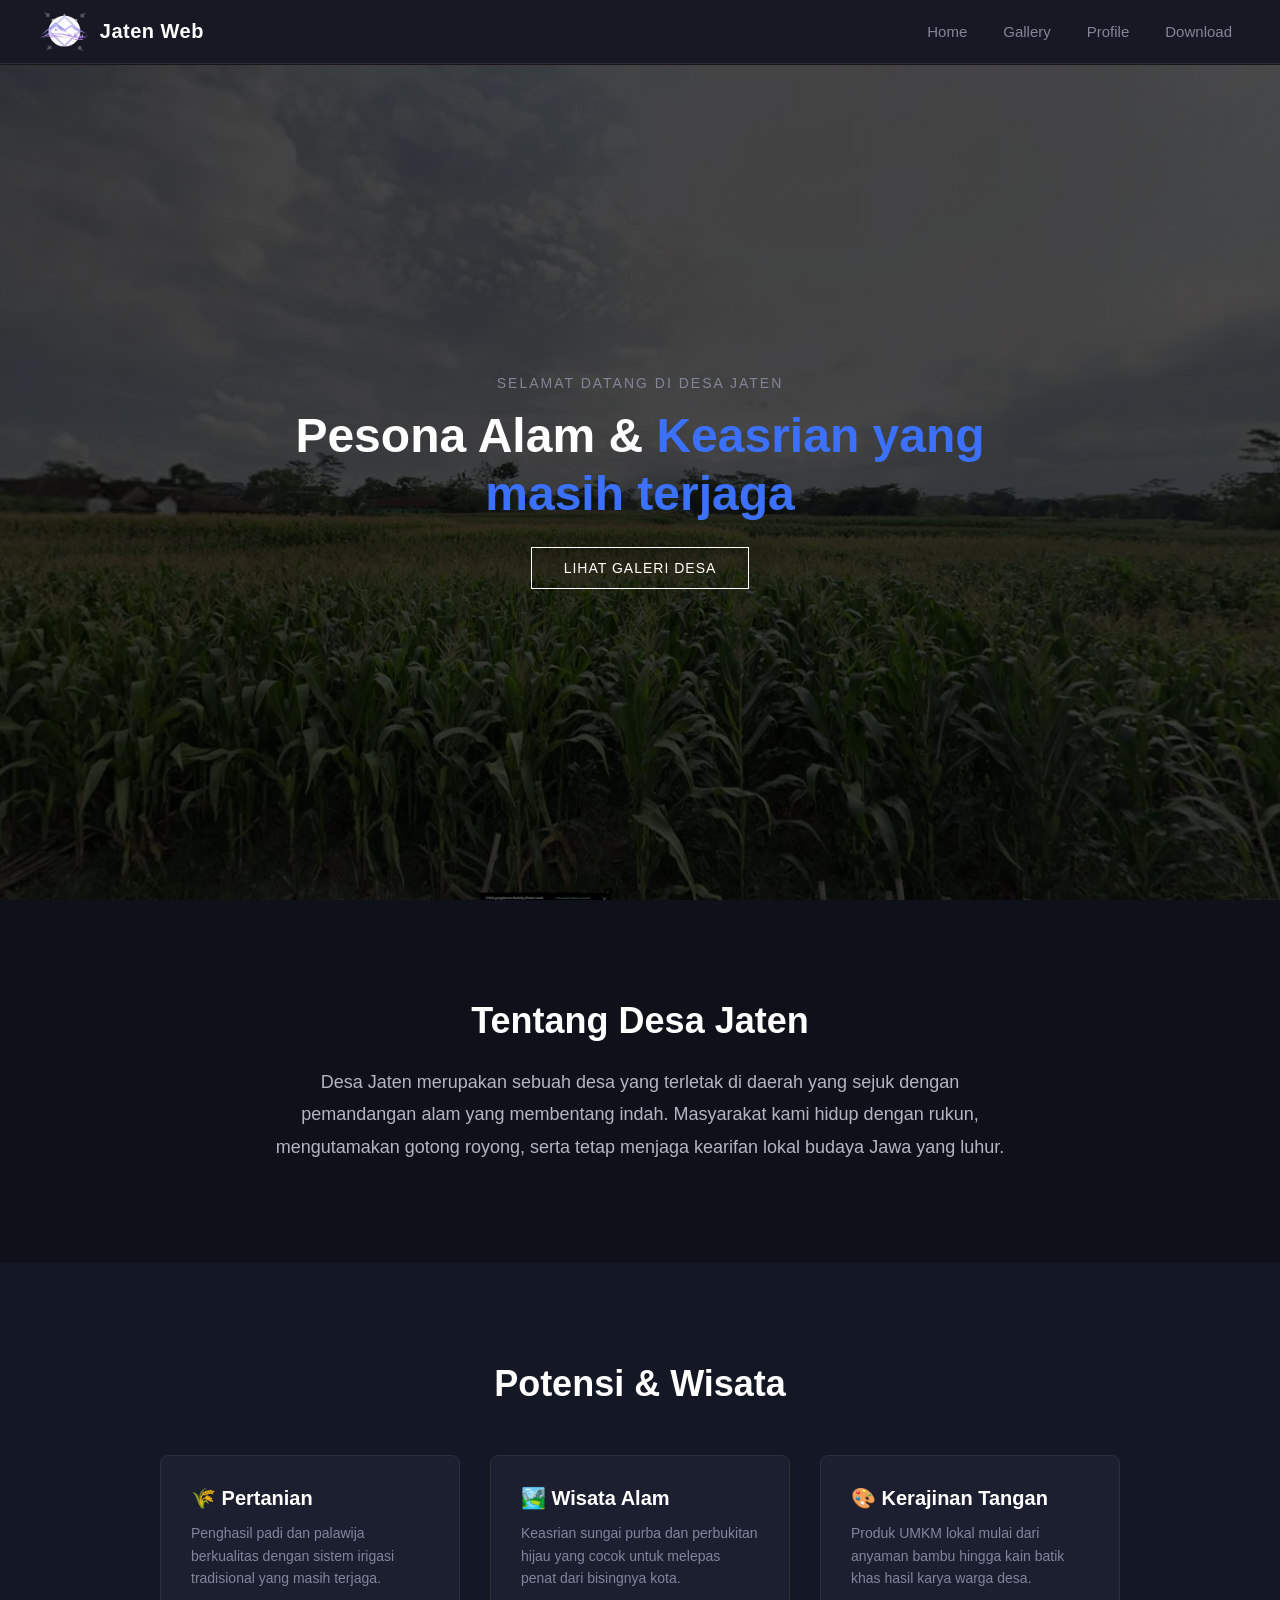
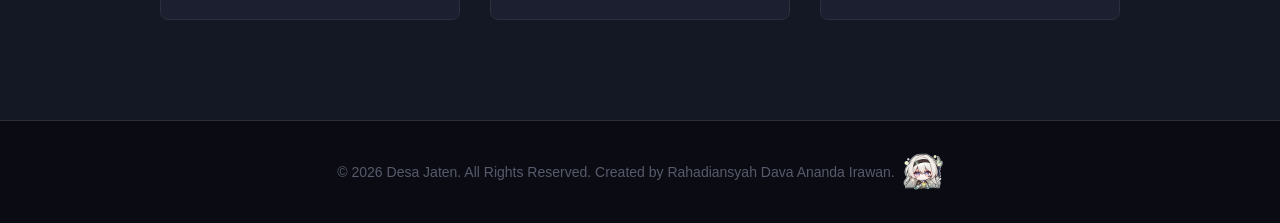
==== index.html @ aa452b42 "Fix HTML encoding issues in index.html" ====
<!DOCTYPE html>
<html lang="en">
<head>
    <meta charset="UTF-8">
    <meta name="viewport" content="width=device-width, initial-scale=1.0">
    <title>Jaten Web</title>
    <link rel="stylesheet" href="css/style.css">
</head>
<body>
    <nav class="navbar">
        <div class="nav-left">
            <a href="index.html" class="logo">
                <img src="assets/img/LOGO.webp" alt="logo desa jaten" class="logo-img">
                <span class="logo-text">Jaten Web</span>
            </a>
        </div> <div class="nav-right">
            <a href="index.html" class="txt-btn">Home</a>
            <a href="gallery.html" class="txt-btn">Gallery</a>
            <a href="profile.html" class="txt-btn">Profile</a>
            <a href="assets/surat/surat.pdf" download class="txt-btn">Download</a>
        </div>
    </nav>
    
    <header class="hero-section">
        <div class="hero-content">
            <p class="hero-subtitle">
                Selamat Datang di Desa Jaten
            </p>
            <h1 class="hero-title">
                Pesona Alam & <span class="hero-highlight">Keasrian yang masih terjaga</span>
            </h1>
            <a href="gallery.html" class="hero-btn">
                Lihat Galeri Desa
            </a>
        </div>
    </header>

    <section class="content-section">
        <div class="container">
            <h2 class="section-title">Tentang Desa Jaten</h2>
            <p class="section-text">
                Desa Jaten merupakan sebuah desa yang terletak di daerah yang sejuk dengan pemandangan alam yang membentang indah. Masyarakat kami hidup dengan rukun, mengutamakan gotong royong, serta tetap menjaga kearifan lokal budaya Jawa yang luhur.
            </p>
        </div>
    </section>

    <section class="content-section alternate-bg">
        <div class="container">
            <h2 class="section-title">Potensi & Wisata</h2>
            <div class="grid-potensi">
                <div class="potensi-card">
                    <h3>🌾 Pertanian</h3>
                    <p>Penghasil padi dan palawija berkualitas dengan sistem irigasi tradisional yang masih terjaga.</p>
                </div>
                <div class="potensi-card">
                    <h3>🏞️ Wisata Alam</h3>
                    <p>Keasrian sungai purba dan perbukitan hijau yang cocok untuk melepas penat dari bisingnya kota.</p>
                </div>
                <div class="potensi-card">
                    <h3>🎨 Kerajinan Tangan</h3>
                    <p>Produk UMKM lokal mulai dari anyaman bambu hingga kain batik khas hasil karya warga desa.</p>
                </div>
            </div>
        </div>
    </section>

    <footer class="main-footer">
        <p>&copy; 2026 Desa Jaten. All Rights Reserved. Created by Rahadiansyah Dava Ananda Irawan.
            <img src="assets/img/mywife.webp" alt="Firefly Chibi" class = "chibi-egg">
        </p>
    </footer>

</body>
</html>
---- css/style.css ----
* {
    margin: 0;
    padding: 0;
    box-sizing: border-box;
    font-family: 'Bahnschrift', sans-serif;
}

body {
    background-color: #0f111a;
}

.navbar {
    display: flex;
    justify-content: space-between;
    align-items: center;
    background-color: #161824;
    padding: 0 40px; /* Sudah kita bersihin yang dobel tadi */
    height: 64px;
    border-bottom: 1px solid #2c2f3a;
    position: fixed;
    top: 0;
    left: 0;
    width: 100%;
    z-index: 1000;
}

.nav-left {
    display: flex;
    align-items: center;
    gap: 40px;
}

.logo {
    color: #fff;
    font-size: 24px;
    font-weight: bold;
    text-decoration: none;
    letter-spacing: 0.5px;
}

.nav-links {
    display: flex;
    list-style: none;
    gap: 24px;
    height: 64px;
}

.nav-links li {
    display: flex;
    align-items: center;
    position: relative;
}

.nav-links a {
    color: #838699; /* Sudah diperbaiki jadi 6 digit */
    text-decoration: none;
    font-size: 16px;
    font-weight: 500;
    transition: color 0.3s;
}

.nav-links a:hover {
    color: #fff;
}

.nav-links li.active a {
    color: #fff;
}

.nav-links li.active::after {
    content: '';
    position: absolute;
    bottom: 12px;
    left: 50%;
    transform: translateX(-50%);
    width: 16px;
    height: 3px;
    background-color: #3b71fe;
    border-radius: 2px;
}

.nav-right {
    display: flex;
    align-items: center;
    gap: 20px;
}

/* Sedikit penyesuaian biar tag <a> di kanan gak punya garis bawah */
.txt-btn {
    color: #838699;
    font-size: 15px;
    font-weight: 500;
    text-decoration: none; /* Hilangin garis bawah link */
    cursor: pointer;
    align-items: right;
    transition: color 0.2s;
    padding: 4px 8px;
}

.txt-btn:hover {
    color: #fff;
}

.hero-section{
    position:relative;
    width: 100%;
    min-height: calc(100vh - 64px);
    background-image: linear-gradient(rgba(0,0,0,0.7), rgba(0,0,0,0.7)), url('https://hiuraasan.github.io/WebJaten/assets/img/banner.webp');
    background-size: cover;
    background-position: center;
    background-repeat: no-repeat;
    margin-top: 64px;
    display:flex;
    flex-direction: column;
    align-items: center;
    justify-content: center;
    text-align: center;
    padding: 0 24px;
}

.hero-content{
    max-width: 800px;
    display:flex;
    flex-direction: column;
    align-items: center;
}

.hero-title{
    font-size: 48px;
    font-weight: 800;
    color: #fff;
    line-height: 1.2;
    margin-bottom: 24px;
}

.hero-subtitle {
    font-size: 14px;
    letter-spacing: 2px;
    color: #838699;
    text-transform: uppercase;
    margin-bottom: 16px;
}

.hero-highlight{
    color: #3b71fe;
}

.hero-desc {
    font-size: 18px;
    color: #b3b6c2;
    max-width: 600px;
    margin-bottom: 40px;
    line-height: 1.6;
}

.hero-btn{
    display: inline-block;
    border: 1px solid #fff;
    padding: 12px 32px;
    font-size: 14px;
    color:#fff;
    text-decoration: none;
    text-transform: uppercase;
    letter-spacing: 1px;
    transition: background-color 0.3s, color 0.3s, border-color 0.3s;
}

.hero-btn:hover {
    background-color: #fff;
    color: #0f111a;
}

/* --- PENGATURAN KONTEN HALAMAN BAWAH --- */

/* Container pembungkus biar konten gak melebar terlalu mentok ke pinggir layar */
.container {
    max-width: 1000px;
    margin: 0 auto;
    padding: 0 20px;
}

/* Base style untuk tiap section/bagian */
.content-section {
    padding: 100px 0; /* 💡 Ini kuncinya! Padding atas-bawah yang besar bikin web jadi panjang dan lega */
    background-color: #0f111a; /* Warna gelap dasar */
    text-align: center;
}

/* Beri warna background selang-seling biar gak bosen (Zebra Layout) */
.content-section.alternate-bg {
    background-color: #141724; /* Sedikit lebih terang dari warna dasar */
}

/* Judul tiap bagian */
.section-title {
    font-size: 36px;
    font-weight: 700;
    color: #fff;
    margin-bottom: 24px;
    position: relative;
}

/* Teks penjelasan */
.section-text {
    font-size: 18px;
    color: #b3b6c2;
    line-height: 1.8;
    max-width: 750px;
    margin: 0 auto;
}

/* --- TATA LETAK GRID UNTUK KARTU POTENSI --- */
.grid-potensi {
    display: flex;
    justify-content: center;
    gap: 30px;
    margin-top: 50px;
    flex-wrap: wrap; /* Biar kalau layarnya kecil/HP, otomatis turun ke bawah */
}

/* Kotak kartu potensi desa */
.potensi-card {
    background-color: #1c1f30;
    border: 1px solid #2c2f3a;
    padding: 30px;
    border-radius: 8px;
    width: 300px;
    text-align: left;
    transition: transform 0.3s, border-color 0.3s;
}

.potensi-card:hover {
    transform: translateY(-5px); /* Efek naik sedikit saat didekati mouse */
    border-color: #3b71fe; /* Berubah jadi biru */
}

.potensi-card h3 {
    color: #fff;
    font-size: 20px;
    margin-bottom: 12px;
}

.potensi-card p {
    color: #838699;
    font-size: 14px;
    line-height: 1.6;
}

/* --- CSS FOOTER PALING BAWAH --- */
.main-footer {
    background-color: #0b0c13;
    padding: 30px 0;
    text-align: center;
    border-top: 1px solid #2c2f3a;
}

.main-footer p {
    color: #575a6b;
    font-size: 14px;
}

/* --- EASTER EGG CHIBI FOOTER --- */

/* --- FOOTER (Paling Bawah) --- */
.main-footer {
    background-color: #0b0c13;
    padding: 30px 0;
    text-align: center;
    border-top: 1px solid #2c2f3a;
}

/* 🥚 EASTER EGG CHIBI - Fixing Size and Alignment 🥚 */
/* --- FOOTER (Paling Bawah) --- */
.main-footer {
    background-color: #0b0c13;
    padding: 30px 0;
    text-align: center;
    border-top: 1px solid #2c2f3a;
}

/* Ensuring alignment with the text */
.main-footer p {
    color: #575a6b;
    font-size: 14px;
    display: inline-flex;
    align-items: center; /* Vertically align image with text */
    justify-content: center;
    gap: 8px; /* Space between text and image */
}

/* 🥚 EASTER EGG CHIBI - Selalu Muncul & Imut 🥚 */
.chibi-egg {
    height: 40px;        /* Tingginya pas secuil ukuran font */
    width: 40px;         /* Lebarnya dikunci biar proporsional */
    object-fit: contain; /* Biar gambar chibinya gak gepeng */
    
    /* 💡 Opacity diganti jadi 1 biar selalu kelihatan */
    opacity: 1; 
    
    vertical-align: middle;
    margin-bottom: 2px;  /* Biar posisinya pas di tengah rata sama teks */
    transition: transform 0.3s ease; /* Biar kalau di-hover tetep ada gerakan dikit */
}

/* ✨ Opsional: Kalau kursor dideketin, dia tetep bisa goyang dikit biar interaktif ✨ */
.main-footer p:hover .chibi-egg {
    transform: scale(1.2) rotate(5deg);
}

.logo {
    display: flex;         /* 💡 Bikin gambar dan teks otomatis berjejer ke samping */
    align-items: center;   /* Bikin gambar dan teks pas rata tengah secara vertikal */
    gap: 12px;             /* Jarak spasi antara gambar logo dengan teks di kanannya */
    text-decoration: none; /* Biar tulisan "Jaten Web" gak ada garis bawahnya */
}

.logo-img {
    height: 40px;          /* Ukuran tinggi gambar logo tetap disetting ideal */
    width: auto;
    object-fit: contain;
    display: block;
}

.logo-text {
    color: #fff;           /* Warna tulisan putih bersih */
    font-size: 20px;       /* Sedikit dikecilkan ke 20px biar seimbang sama tinggi logo */
    font-weight: bold;
    letter-spacing: 0.5px;
}

/* Efek opsional: Kalau area logo didekati kursor, mereka agak maju dikit barengan */
.logo:hover .logo-img {
    transform: scale(1.05);
    transition: transform 0.2s ease;
}
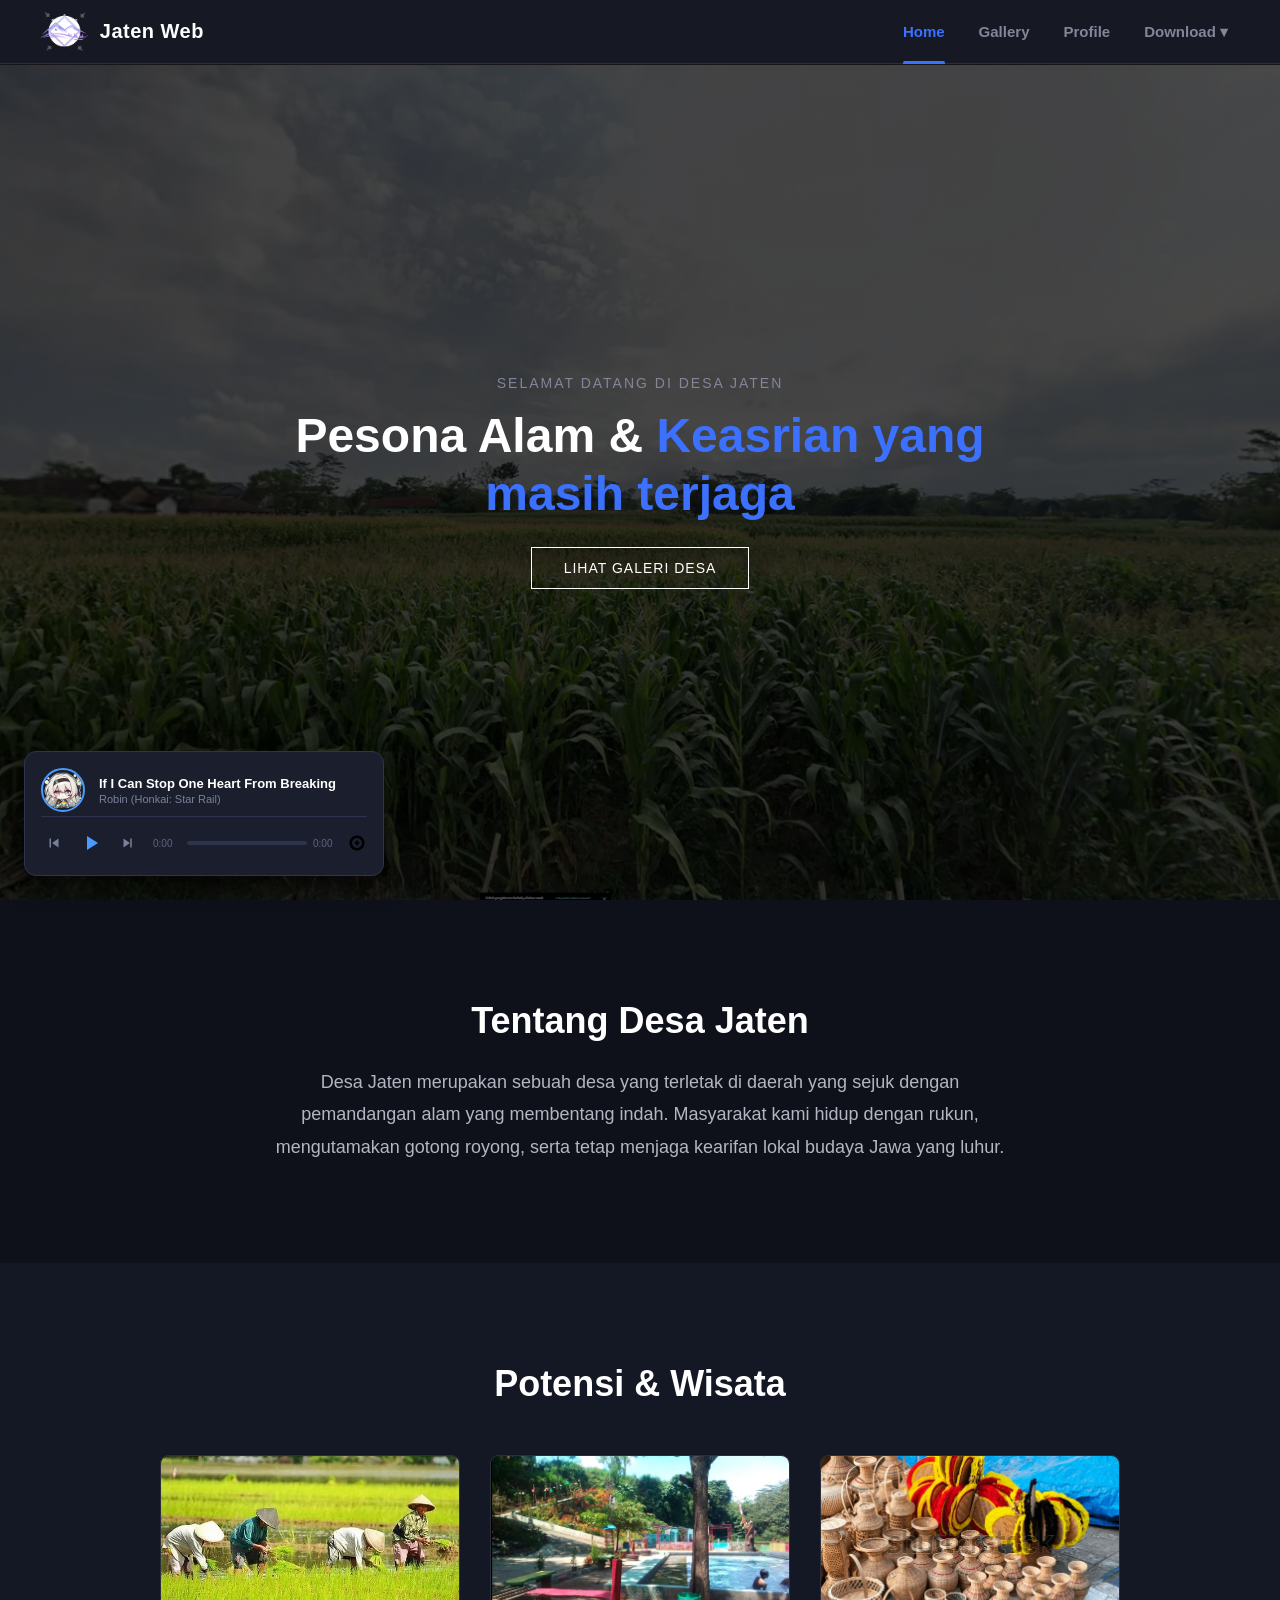
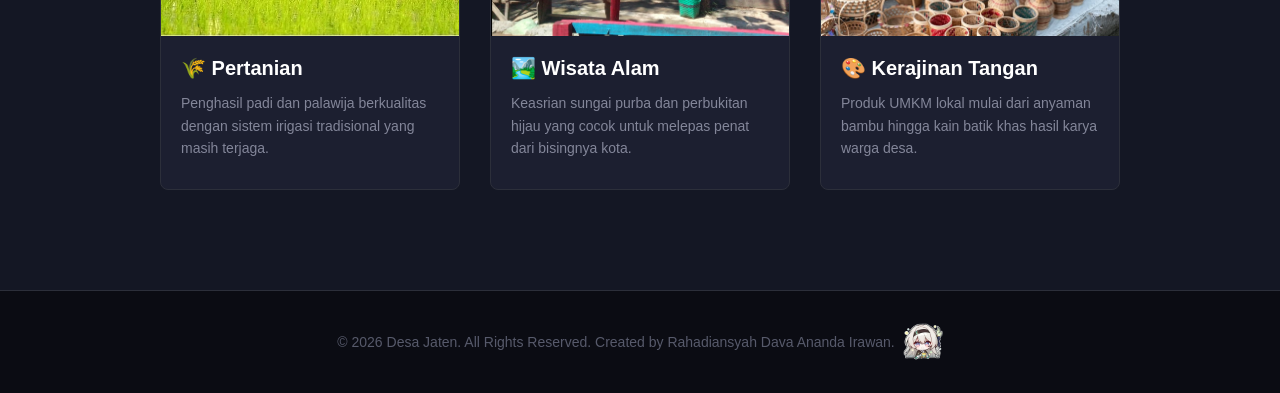
==== commit ee6c20fc: "Add files via upload" ====
--- a/index.html
+++ b/index.html
@@ -5,6 +5,7 @@
     <meta name="viewport" content="width=device-width, initial-scale=1.0">
     <title>Jaten Web</title>
     <link rel="stylesheet" href="css/style.css">
+    <link rel="icon" type="image/png" href="assets/img/icon.png">
 </head>
 <body>
     <nav class="navbar">
@@ -13,30 +14,33 @@
                 <img src="assets/img/LOGO.webp" alt="logo desa jaten" class="logo-img">
                 <span class="logo-text">Jaten Web</span>
             </a>
-        </div> <div class="nav-right">
-            <a href="index.html" class="txt-btn">Home</a>
+        </div> 
+        <div class="nav-right">
+            <a href="index.html" class="txt-btn active">Home</a>
             <a href="gallery.html" class="txt-btn">Gallery</a>
             <a href="profile.html" class="txt-btn">Profile</a>
-            <a href="assets/surat/surat.pdf" download class="txt-btn">Download</a>
+            <div class="dropdown">
+                <button class="txt-btn dropdown-trigger">Download ▾</button>
+                <div class="dropdown-content">
+                    <a href="assets/surat/poster.pdf" download>🖼️ Download Poster Promosi</a>
+                    <a href="assets/surat/surat.pdf" download>📄 Download Surat</a>
+                </div>
+            </div>
         </div>
     </nav>
     
     <header class="hero-section">
-        <div class="hero-content">
-            <p class="hero-subtitle">
-                Selamat Datang di Desa Jaten
-            </p>
+        <div class="hero-content reveal">
+            <p class="hero-subtitle">Selamat Datang di Desa Jaten</p>
             <h1 class="hero-title">
                 Pesona Alam & <span class="hero-highlight">Keasrian yang masih terjaga</span>
             </h1>
-            <a href="gallery.html" class="hero-btn">
-                Lihat Galeri Desa
-            </a>
+            <a href="gallery.html" class="hero-btn">Lihat Galeri Desa</a>
         </div>
     </header>
 
     <section class="content-section">
-        <div class="container">
+        <div class="container reveal">
             <h2 class="section-title">Tentang Desa Jaten</h2>
             <p class="section-text">
                 Desa Jaten merupakan sebuah desa yang terletak di daerah yang sejuk dengan pemandangan alam yang membentang indah. Masyarakat kami hidup dengan rukun, mengutamakan gotong royong, serta tetap menjaga kearifan lokal budaya Jawa yang luhur.
@@ -46,17 +50,35 @@
 
     <section class="content-section alternate-bg">
         <div class="container">
-            <h2 class="section-title">Potensi & Wisata</h2>
+            <h2 class="section-title reveal">Potensi & Wisata</h2>
+            
             <div class="grid-potensi">
-                <div class="potensi-card">
+                <div class="potensi-card reveal reveal-delay-1">
+                    <div class="potensi-img-wrapper">
+                        <a href="gallery.html?buka=pertanian">
+                            <img src="assets/img/pertanian.webp" alt="Sektor Pertanian" class="potensi-img">
+                        </a>
+                    </div>
                     <h3>🌾 Pertanian</h3>
                     <p>Penghasil padi dan palawija berkualitas dengan sistem irigasi tradisional yang masih terjaga.</p>
                 </div>
-                <div class="potensi-card">
+
+                <div class="potensi-card reveal reveal-delay-2">
+                    <div class="potensi-img-wrapper">
+                        <a href="gallery.html?buka=wisata">
+                            <img src="assets/img/kolam.webp" alt="Wisata Alam" class="potensi-img">
+                        </a>
+                    </div>
                     <h3>🏞️ Wisata Alam</h3>
                     <p>Keasrian sungai purba dan perbukitan hijau yang cocok untuk melepas penat dari bisingnya kota.</p>
                 </div>
-                <div class="potensi-card">
+
+                <div class="potensi-card reveal reveal-delay-3">
+                    <div class="potensi-img-wrapper">
+                        <a href="gallery.html?buka=kerajinan">
+                            <img src="assets/img/kerajinan.webp" alt="Kerajinan Tangan" class="potensi-img">
+                        </a>
+                    </div>
                     <h3>🎨 Kerajinan Tangan</h3>
                     <p>Produk UMKM lokal mulai dari anyaman bambu hingga kain batik khas hasil karya warga desa.</p>
                 </div>
@@ -66,9 +88,90 @@
 
     <footer class="main-footer">
         <p>&copy; 2026 Desa Jaten. All Rights Reserved. Created by Rahadiansyah Dava Ananda Irawan.
-            <img src="assets/img/mywife.webp" alt="Firefly Chibi" class = "chibi-egg">
+            <img src="assets/img/mywife.webp" alt="Firefly Chibi" class="chibi-egg">
         </p>
     </footer>
 
+    <div class="lightbox-overlay" id="lightboxOverlay">
+        <div class="lightbox-window">
+            <button class="lightbox-close" id="lightboxClose">&times;</button>
+            <div class="lightbox-content">
+                <div class="lightbox-left">
+                    <img src="" alt="Preview Potensi" id="lightboxImg">
+                </div>
+                <div class="lightbox-right">
+                    <h2 id="lightboxTitle">Judul Potensi</h2>
+                    <p id="lightboxDesc">Deskripsi lengkap mengenai potensi desa.</p>
+                </div>
+            </div>
+        </div>
+    </div>
+
+    <div class="hoyo-player" id="hoyoPlayer">
+        <audio id="main-audio" src="assets/music/song1.mp3"></audio>
+
+        <div class="player-container">
+            <div class="track-info">
+                <div class="track-disc" id="trackDisc">
+                    <img src="assets/img/mywife.webp" alt="Track Cover" id="playerCover">
+                </div>
+                <div class="track-details">
+                    <div class="track-title-wrapper">
+                        <h4 id="playerTitle">Robin - If I Can Stop One Heart From Breaking</h4>
+                    </div>
+                    <p id="playerArtist">Honkai: Star Rail</p>
+                </div>
+            </div>
+
+            <div class="track-lyrics-container" id="lyricsContainer">
+            </div>
+
+            <div class="player-controls-wrapper">
+                <div class="player-controls">
+                    <button class="ctrl-btn" id="btnPrev">
+                        <svg viewBox="0 0 24 24"><path d="M6 6h2v12H6zm3.5 6l8.5 6V6z"/></svg>
+                    </button>
+                    <button class="ctrl-btn play-trigger" id="btnPlay">
+                        <svg viewBox="0 0 24 24" id="playIcon"><path d="M8 5v14l11-7z"/></svg>
+                    </button>
+                    <button class="ctrl-btn" id="btnNext">
+                        <svg viewBox="0 0 24 24"><path d="M6 18l8.5-6L6 6zm9-12h2v12h-2z"/></svg>
+                    </button>
+                </div>
+                
+                <div class="progress-container" id="progressContainer">
+                    <span class="time-text" id="timeCurrent">00:00</span>
+                    <div class="progress-bar">
+                        <div class="progress-fill" id="progressFill"></div>
+                    </div>
+                    <span class="time-text" id="timeTotal">00:00</span>
+                    
+                    <button class="lyric-btn" id="btnLyrics" title="Tampilkan Lirik">
+                        <svg viewBox="0 0 24 24"><path d="M12 3c-4.97 0-9 4.03-9 9s4.03 9 9 9 9-4.03 9-9-4.03-9-9-9zm0 15c-3.31 0-6-2.69-6-6s2.69-6 6-6 6 2.69 6 6-2.69 6-6 6zm1-9h-2v2H9v2h2v2h2v-2h2v-2h-2z"/></svg>
+                    </button>
+                </div>
+            </div>
+        </div>
+    </div>
+
+    <script src="js/script.js"></script>
+    <script>
+        document.addEventListener("DOMContentLoaded", () => {
+            const reveals = document.querySelectorAll(".reveal");
+
+            const observer = new IntersectionObserver((entries) => {
+                entries.forEach(entry => {
+                    if (entry.isIntersecting) {
+                        entry.target.classList.add("active-reveal");
+                        observer.unobserve(entry.target); 
+                    }
+                });
+            }, {
+                threshold: 0.15 
+            });
+
+            reveals.forEach(el => observer.observe(el));
+        });
+    </script>
 </body>
-</html>
+</html>
--- a/css/style.css
+++ b/css/style.css
@@ -1,3 +1,6 @@
+/* ========================================================
+   1. BASE RESET & INITIALIZATION
+   ======================================================== */
 * {
     margin: 0;
     padding: 0;
@@ -9,12 +12,15 @@
     background-color: #0f111a;
 }
 
+/* ========================================================
+   2. NAVIGATION BAR SYSTEM (INTERACTIVE HOVER & ACTIVE)
+   ======================================================== */
 .navbar {
     display: flex;
     justify-content: space-between;
     align-items: center;
     background-color: #161824;
-    padding: 0 40px; /* Sudah kita bersihin yang dobel tadi */
+    padding: 0 40px;
     height: 64px;
     border-bottom: 1px solid #2c2f3a;
     position: fixed;
@@ -31,86 +37,109 @@
 }
 
 .logo {
-    color: #fff;
-    font-size: 24px;
+    display: flex;         
+    align-items: center;   
+    gap: 12px;             
+    text-decoration: none; 
+}
+
+.logo-img {
+    height: 40px;          
+    width: auto;
+    object-fit: contain;
+    display: block;
+}
+
+.logo-text {
+    color: #fff;           
+    font-size: 20px;       
     font-weight: bold;
-    text-decoration: none;
     letter-spacing: 0.5px;
 }
 
-.nav-links {
-    display: flex;
-    list-style: none;
-    gap: 24px;
-    height: 64px;
-}
-
-.nav-links li {
-    display: flex;
-    align-items: center;
-    position: relative;
-}
-
-.nav-links a {
-    color: #838699; /* Sudah diperbaiki jadi 6 digit */
-    text-decoration: none;
-    font-size: 16px;
-    font-weight: 500;
-    transition: color 0.3s;
-}
-
-.nav-links a:hover {
-    color: #fff;
-}
-
-.nav-links li.active a {
-    color: #fff;
-}
-
-.nav-links li.active::after {
-    content: '';
-    position: absolute;
-    bottom: 12px;
-    left: 50%;
-    transform: translateX(-50%);
-    width: 16px;
-    height: 3px;
-    background-color: #3b71fe;
-    border-radius: 2px;
+.logo:hover .logo-img {
+    transform: scale(1.05);
+    transition: transform 0.2s ease;
 }
 
 .nav-right {
     display: flex;
     align-items: center;
-    gap: 20px;
-}
-
-/* Sedikit penyesuaian biar tag <a> di kanan gak punya garis bawah */
+    gap: 10px; 
+    height: 64px; 
+}
+
+/* Style dasar untuk tombol menu teks di navbar */
 .txt-btn {
     color: #838699;
     font-size: 15px;
-    font-weight: 500;
-    text-decoration: none; /* Hilangin garis bawah link */
+    font-weight: 600;
+    text-decoration: none; 
     cursor: pointer;
-    align-items: right;
-    transition: color 0.2s;
-    padding: 4px 8px;
-}
-
+    transition: color 0.3s ease;
+    padding: 0 12px;
+    height: 100%; 
+    display: flex;
+    align-items: center; 
+    position: relative; /* Kunci posisi buat dua jenis garis bawah */
+}
+
+/* 💡 KUNCI 1: Efek pas menu didekati kursor (Hover) - Teks membiru dikit */
 .txt-btn:hover {
-    color: #fff;
-}
-
-.hero-section{
-    position:relative;
+    color: #5b86fd; /* Birunya agak soft/muda sedikit dibanding warna aktif asli */
+}
+
+/* 💡 KUNCI 2: Bikin garis bawah HOVER yang lebih pendek menggunakan ::before */
+.txt-btn::before {
+    content: '';
+    position: absolute;
+    bottom: 12px;              /* Posisinya agak naik sedikit di bawah teks langsung */
+    left: 25%;                 /* Digeser dari kiri 25% */
+    width: 50%;                /* Lebarnya cuma 50% dari panjang teks (lebih pendek!) */
+    height: 2px;               /* Lebih tipis dan halus */
+    background-color: #5b86fd; /* Warna sesuai hover teks */
+    border-radius: 1px;
+    
+    /* Animasi muncul memanjang dari tengah */
+    transform: scaleX(0); 
+    transition: transform 0.3s ease;
+}
+
+/* Jalankan garis pendeknya pas di-hover (tapi cuma buat menu yang GAK aktif) */
+.txt-btn:not(.active):hover::before {
+    transform: scaleX(1);
+}
+
+/* 💡 KUNCI 3: Pas menu AKTIF di halaman tersebut (Tetap Penuh & Tegas) */
+.txt-btn.active {
+    color: #3b71fe !important; /* Warna biru jernih utama */
+}
+
+/* Garis bawah penanda halaman aktif di batas paling bawah navbar */
+.txt-btn.active::after {
+    content: '';
+    position: absolute;
+    bottom: 0;                /* Pas menempel di batas bawah navbar */
+    left: 12px;               
+    right: 12px;              /* Lebar penuh mengikuti padding teks */
+    height: 3px;              /* Lebih tebal */
+    background-color: #3b71fe;
+    border-radius: 2px 2px 0 0; 
+}
+
+/* ========================================================
+   3. HERO SECTION (HOME HALAMAN UTAMA)
+   ======================================================== */
+.hero-section {
+    position: relative;
     width: 100%;
     min-height: calc(100vh - 64px);
-    background-image: linear-gradient(rgba(0,0,0,0.7), rgba(0,0,0,0.7)), url('https://hiuraasan.github.io/WebJaten/assets/img/banner.webp');
+    background-image: linear-gradient(rgba(0,0,0,0.7), rgba(0,0,0,0.7)), url('../assets/img/banner.webp');
     background-size: cover;
     background-position: center;
     background-repeat: no-repeat;
     margin-top: 64px;
-    display:flex;
+    display: flex;
     flex-direction: column;
     align-items: center;
     justify-content: center;
@@ -118,14 +147,14 @@
     padding: 0 24px;
 }
 
-.hero-content{
+.hero-content {
     max-width: 800px;
-    display:flex;
+    display: flex;
     flex-direction: column;
     align-items: center;
 }
 
-.hero-title{
+.hero-title {
     font-size: 48px;
     font-weight: 800;
     color: #fff;
@@ -141,7 +170,7 @@
     margin-bottom: 16px;
 }
 
-.hero-highlight{
+.hero-highlight {
     color: #3b71fe;
 }
 
@@ -153,12 +182,12 @@
     line-height: 1.6;
 }
 
-.hero-btn{
+.hero-btn {
     display: inline-block;
     border: 1px solid #fff;
     padding: 12px 32px;
     font-size: 14px;
-    color:#fff;
+    color: #fff;
     text-decoration: none;
     text-transform: uppercase;
     letter-spacing: 1px;
@@ -170,28 +199,25 @@
     color: #0f111a;
 }
 
-/* --- PENGATURAN KONTEN HALAMAN BAWAH --- */
-
-/* Container pembungkus biar konten gak melebar terlalu mentok ke pinggir layar */
+/* ========================================================
+   4. CONTENT LAYOUT & MAIN CONTAINER
+   ======================================================== */
 .container {
     max-width: 1000px;
     margin: 0 auto;
     padding: 0 20px;
 }
 
-/* Base style untuk tiap section/bagian */
 .content-section {
-    padding: 100px 0; /* 💡 Ini kuncinya! Padding atas-bawah yang besar bikin web jadi panjang dan lega */
-    background-color: #0f111a; /* Warna gelap dasar */
+    padding: 100px 0; 
+    background-color: #0f111a; 
     text-align: center;
 }
 
-/* Beri warna background selang-seling biar gak bosen (Zebra Layout) */
 .content-section.alternate-bg {
-    background-color: #141724; /* Sedikit lebih terang dari warna dasar */
-}
-
-/* Judul tiap bagian */
+    background-color: #141724; 
+}
+
 .section-title {
     font-size: 36px;
     font-weight: 700;
@@ -200,7 +226,6 @@
     position: relative;
 }
 
-/* Teks penjelasan */
 .section-text {
     font-size: 18px;
     color: #b3b6c2;
@@ -209,44 +234,194 @@
     margin: 0 auto;
 }
 
-/* --- TATA LETAK GRID UNTUK KARTU POTENSI --- */
+/* ========================================================
+   5. GRID & POTENSI CARD SYSTEM
+   ======================================================== */
 .grid-potensi {
     display: flex;
     justify-content: center;
     gap: 30px;
     margin-top: 50px;
-    flex-wrap: wrap; /* Biar kalau layarnya kecil/HP, otomatis turun ke bawah */
-}
-
-/* Kotak kartu potensi desa */
+    flex-wrap: wrap; 
+}
+
 .potensi-card {
     background-color: #1c1f30;
     border: 1px solid #2c2f3a;
-    padding: 30px;
     border-radius: 8px;
     width: 300px;
     text-align: left;
     transition: transform 0.3s, border-color 0.3s;
+    padding-bottom: 30px; 
+    cursor: pointer; /* 💡 TAMBAHAN: Biar pas diarahin mouse, kursornya jadi lambang jari klik */
 }
 
 .potensi-card:hover {
-    transform: translateY(-5px); /* Efek naik sedikit saat didekati mouse */
-    border-color: #3b71fe; /* Berubah jadi biru */
+    transform: translateY(-5px); 
+    border-color: #3b71fe; 
 }
 
 .potensi-card h3 {
     color: #fff;
     font-size: 20px;
-    margin-bottom: 12px;
+    margin: 20px 20px 12px 20px;
 }
 
 .potensi-card p {
     color: #838699;
     font-size: 14px;
     line-height: 1.6;
-}
-
-/* --- CSS FOOTER PALING BAWAH --- */
+    margin: 0 20px;
+}
+
+.potensi-img-wrapper {
+    width: 100%;
+    height: 180px;      
+    overflow: hidden;    
+    border-radius: 8px 8px 0 0; 
+    margin-bottom: 10px; 
+}
+
+.potensi-img {
+    width: 100%;
+    height: 100%;
+    object-fit: cover; 
+    transform: scale(1); 
+    transition: transform 0.5s ease;
+}
+
+.potensi-img:hover {
+    transform: scale(1.08); 
+    cursor: pointer;
+}
+
+/* ========================================================
+   6. GALLERY PAGE SPECIFIC STYLING
+   ======================================================== */
+.gallery-hero {
+    width: 100%;
+    min-height: 40vh; 
+    margin-top: 64px; 
+    background-image: linear-gradient(rgba(0,0,0,0.85), rgba(0,0,0,0.85)), url('../assets/img/banner.webp');
+    background-size: cover;
+    background-position: center;
+    display: flex;
+    align-items: center;
+    justify-content: center;
+    text-align: center;
+    padding: 40px 24px;
+}
+
+.gallery-filter-wrapper {
+    width: 100%;
+    display: flex;
+    justify-content: center; 
+    align-items: center;
+    margin-top: 30px;
+    margin-bottom: 50px;
+}
+
+.gallery-filter-container {
+    display: inline-flex;    
+    justify-content: center;
+    gap: 40px;               
+    position: relative;      
+    padding-bottom: 12px;    
+}
+
+.filter-btn {
+    background: none;
+    border: none;
+    color: #838699;
+    font-size: 20px;         
+    font-weight: 700;        
+    cursor: pointer;
+    padding: 6px 10px;       
+    transition: color 0.3s ease;
+    white-space: nowrap;     
+}
+
+.filter-btn:hover {
+    color: #fff;
+}
+
+.filter-btn.active {
+    color: #3b71fe;          
+}
+
+.line-glider {
+    position: absolute;
+    bottom: 0;
+    left: 0;
+    height: 4px;             
+    background-color: #3b71fe;
+    border-radius: 2px;
+    transition: transform 0.4s cubic-bezier(0.25, 1, 0.5, 1), width 0.3s ease;
+    pointer-events: none;
+}
+
+.gallery-grid {
+    display: grid;
+    grid-template-columns: repeat(auto-fit, minmax(300px, 1fr)); 
+    gap: 25px; 
+    padding: 20px 0;
+}
+
+.gallery-item {
+    background-color: #1c1f30;
+    border: 1px solid #2c2f3a;
+    border-radius: 12px;
+    overflow: hidden;
+    transition: transform 0.3s ease, border-color 0.3s ease;
+}
+
+.gallery-item:hover {
+    transform: translateY(-5px);
+    border-color: #3b71fe;
+}
+
+.gallery-img-wrapper {
+    width: 100%;
+    height: 220px;
+    overflow: hidden;
+}
+
+.gallery-img-wrapper img {
+    width: 100%;
+    height: 100%;
+    object-fit: cover;
+    transition: transform 0.5s ease;
+}
+
+.gallery-img-wrapper img:hover {
+    transform: scale(1.08);
+    cursor: pointer;
+}
+
+.gallery-info {
+    padding: 20px;
+    text-align: left;
+}
+
+.gallery-info h3 {
+    color: #fff;
+    font-size: 18px;
+    margin-bottom: 8px;
+}
+
+.gallery-info p {
+    color: #838699;
+    font-size: 13px;
+    line-height: 1.4;
+}
+
+.gallery-item.hide {
+    display: none !important;
+}
+
+/* ========================================================
+   7. MAIN FOOTER & EASTER EGG CHIBI
+   ======================================================== */
 .main-footer {
     background-color: #0b0c13;
     padding: 30px 0;
@@ -257,79 +432,508 @@
 .main-footer p {
     color: #575a6b;
     font-size: 14px;
-}
-
-/* --- EASTER EGG CHIBI FOOTER --- */
-
-/* --- FOOTER (Paling Bawah) --- */
-.main-footer {
-    background-color: #0b0c13;
-    padding: 30px 0;
-    text-align: center;
-    border-top: 1px solid #2c2f3a;
-}
-
-/* 🥚 EASTER EGG CHIBI - Fixing Size and Alignment 🥚 */
-/* --- FOOTER (Paling Bawah) --- */
-.main-footer {
-    background-color: #0b0c13;
-    padding: 30px 0;
-    text-align: center;
-    border-top: 1px solid #2c2f3a;
-}
-
-/* Ensuring alignment with the text */
-.main-footer p {
-    color: #575a6b;
-    font-size: 14px;
     display: inline-flex;
-    align-items: center; /* Vertically align image with text */
+    align-items: center; 
     justify-content: center;
-    gap: 8px; /* Space between text and image */
-}
-
-/* 🥚 EASTER EGG CHIBI - Selalu Muncul & Imut 🥚 */
+    gap: 8px; 
+}
+
 .chibi-egg {
-    height: 40px;        /* Tingginya pas secuil ukuran font */
-    width: 40px;         /* Lebarnya dikunci biar proporsional */
-    object-fit: contain; /* Biar gambar chibinya gak gepeng */
-    
-    /* 💡 Opacity diganti jadi 1 biar selalu kelihatan */
+    height: 40px;        
+    width: 40px;         
+    object-fit: contain; 
     opacity: 1; 
-    
     vertical-align: middle;
-    margin-bottom: 2px;  /* Biar posisinya pas di tengah rata sama teks */
-    transition: transform 0.3s ease; /* Biar kalau di-hover tetep ada gerakan dikit */
-}
-
-/* ✨ Opsional: Kalau kursor dideketin, dia tetep bisa goyang dikit biar interaktif ✨ */
+    margin-bottom: 2px;  
+    transition: transform 0.3s ease; 
+}
+
 .main-footer p:hover .chibi-egg {
     transform: scale(1.2) rotate(5deg);
 }
 
-.logo {
-    display: flex;         /* 💡 Bikin gambar dan teks otomatis berjejer ke samping */
-    align-items: center;   /* Bikin gambar dan teks pas rata tengah secara vertikal */
-    gap: 12px;             /* Jarak spasi antara gambar logo dengan teks di kanannya */
-    text-decoration: none; /* Biar tulisan "Jaten Web" gak ada garis bawahnya */
-}
-
-.logo-img {
-    height: 40px;          /* Ukuran tinggi gambar logo tetap disetting ideal */
-    width: auto;
-    object-fit: contain;
+/* ========================================================
+   8. MODERN LIGHTBOX MODAL SYSTEM (PERBAIKAN DISPLAY NONE)
+   ======================================================== */
+.lightbox-overlay {
+    position: fixed;
+    top: 0;
+    left: 0;
+    width: 100%;
+    height: 100%;
+    background-color: rgba(10, 11, 20, 0.85); 
+    backdrop-filter: blur(8px); 
+    z-index: 2000; 
+    
+    /* 💡 SOLUSI: Disembunyikan total di awal biar gak nge-blok klik galeri */
+    display: none; 
+    align-items: center;
+    justify-content: center;
+    opacity: 0;
+    transition: opacity 0.4s ease;
+}
+
+/* Jendela yang bakal melebar dan membesar pas aktif */
+.lightbox-window {
+    background-color: #161824;
+    border: 1px solid #2c2f3a;
+    width: 90%;
+    max-width: 850px;
+    border-radius: 16px;
+    position: relative;
+    overflow: hidden;
+    
+    /* Keadaan awal animasi: Agak mengecil */
+    transform: scale(0.85);
+    transition: transform 0.4s cubic-bezier(0.34, 1.56, 0.64, 1);
+}
+
+/* Dipanggil bareng JavaScript lewat efek Transisi */
+.lightbox-overlay.show {
+    opacity: 1;
+}
+
+.lightbox-overlay.show .lightbox-window {
+    transform: scale(1); /* Efek mengembang melebar rapi ala Canva */
+}
+
+/* Tombol Tutup Silang */
+.lightbox-close {
+    position: absolute;
+    top: 15px;
+    right: 20px;
+    background: none;
+    border: none;
+    color: #838699;
+    font-size: 32px;
+    cursor: pointer;
+    transition: color 0.2s, transform 0.2s;
+    z-index: 10;
+}
+
+.lightbox-close:hover {
+    color: #fff;
+    transform: scale(1.1);
+}
+
+/* Tata Letak Konten Pop-up */
+.lightbox-content {
+    display: flex;
+    flex-wrap: wrap; 
+}
+
+.lightbox-left {
+    flex: 1.2;
+    min-width: 300px;
+    height: 400px;
+    background-color: #0f111a;
+}
+
+.lightbox-left img {
+    width: 100%;
+    height: 100%;
+    object-fit: cover; 
+}
+
+.lightbox-right {
+    flex: 1;
+    min-width: 280px;
+    padding: 40px 30px;
+    display: flex;
+    flex-direction: column;
+    justify-content: center;
+    text-align: left;
+}
+
+.lightbox-right h2 {
+    color: #fff;
+    font-size: 26px;
+    font-weight: 700;
+    margin-bottom: 16px;
+    line-height: 1.3;
+}
+
+.lightbox-right p {
+    color: #b3b6c2;
+    font-size: 15px;
+    line-height: 1.6;
+}
+
+/* Responsif untuk Layar HP */
+@media (max-width: 650px) {
+    .lightbox-left {
+        height: 250px;
+    }
+    .lightbox-right {
+        padding: 25px 20px;
+    }
+    .lightbox-right h2 {
+        font-size: 20px;
+    }
+}
+
+/* ========================================================
+   9. ENTRANCE REVEAL ANIMATION (SLIDE UP + FADE IN)
+   ======================================================== */
+/* Status awal: Tersembunyi di bawah & transparan */
+.reveal {
+    opacity: 0;
+    transform: translateY(30px);
+    transition: opacity 0.8s ease-out, transform 0.8s ease-out;
+    visibility: hidden;
+}
+
+/* Status akhir: Muncul di posisi asli */
+.reveal.active-reveal {
+    opacity: 1;
+    transform: translateY(0);
+    visibility: visible;
+}
+
+/* Efek Staggered (Muncul bergantian satu per satu pada kartu grid) */
+.reveal-delay-1 { transition-delay: 0.1s; }
+.reveal-delay-2 { transition-delay: 0.2s; }
+.reveal-delay-3 { transition-delay: 0.3s; }
+
+/* ========================================================
+   10. NAVBAR DROPDOWN SYSTEM
+   ======================================================== */
+/* Wadah utama dropdown */
+.dropdown {
+    position: relative;
+    display: inline-block;
+    height: 100%; /* Biar tingginya sama rata dengan navbar */
+}
+
+/* Mengubah sifat button dropdown agar mirip dengan txt-btn lainnya */
+.dropdown-trigger {
+    background: none;
+    border: none;
+    font-family: inherit;
+    height: 100%;
+}
+
+/* Kotak isi menu dropdown (tersembunyi di awal) */
+.dropdown-content {
     display: block;
-}
-
-.logo-text {
-    color: #fff;           /* Warna tulisan putih bersih */
-    font-size: 20px;       /* Sedikit dikecilkan ke 20px biar seimbang sama tinggi logo */
-    font-weight: bold;
-    letter-spacing: 0.5px;
-}
-
-/* Efek opsional: Kalau area logo didekati kursor, mereka agak maju dikit barengan */
-.logo:hover .logo-img {
-    transform: scale(1.05);
-    transition: transform 0.2s ease;
-}
+    position: absolute;
+    top: 64px; /* Pas di bawah batas navbar */
+    right: 0;   /* Rata kanan biar rapi gak keluar layar */
+    background-color: #161824;
+    min-width: 220px;
+    border: 1px solid #2c2f3a;
+    border-top: none;
+    border-radius: 0 0 8px 8px;
+    box-shadow: 0px 8px 16px rgba(0, 0, 0, 0.5);
+    
+    /* Efek Animasi Meluncur Halus & Fade In */
+    opacity: 0;
+    visibility: hidden;
+    transform: translateY(-10px);
+    transition: opacity 0.3s ease, transform 0.3s ease, visibility 0.3s;
+    z-index: 2000;
+}
+
+/* Isi link di dalam dropdown */
+.dropdown-content a {
+    color: #838699;
+    padding: 14px 20px;
+    text-decoration: none;
+    display: block;
+    font-size: 14px;
+    font-weight: 600;
+    text-align: left;
+    transition: background-color 0.2s, color 0.2s;
+}
+
+/* Pas opsi menu dropdown didekati kursor */
+.dropdown-content a:hover {
+    background-color: #1c1f30;
+    color: #3b71fe; /* Teks berubah jadi biru khas Jaten Web */
+}
+
+/* 💡 KUNCI UTAMA: Munculkan dropdown pas wadah .dropdown di-hover */
+.dropdown:hover .dropdown-content {
+    opacity: 1;
+    visibility: visible;
+    transform: translateY(0);
+}
+
+/* ========================================================
+   11. HOYOLAB THEMED MUSIC PLAYER STYLE (PERBAIKAN TOTAL)
+   ======================================================== */
+.hoyo-player {
+    position: fixed;
+    bottom: 24px;
+    left: 24px;
+    background-color: #1b1e2d;
+    border: 1px solid #2e344d;
+    border-radius: 12px;
+    padding: 16px;
+    box-shadow: 0 8px 24px rgba(0, 0, 0, 0.6);
+    z-index: 3000;
+    width: 360px;
+    height: 125px; /* Tinggi default mode ciut */
+    overflow: hidden;
+    transition: height 0.4s cubic-bezier(0.25, 1, 0.5, 1);
+    display: flex;
+    flex-direction: column;
+}
+
+/* Mode memanjang ke atas pas lirik dibuka */
+.hoyo-player.expanded {
+    height: 380px; 
+}
+
+.player-container {
+    display: flex;
+    flex-direction: column;
+    height: 100%;
+    justify-content: space-between;
+}
+
+/* 11.1 Info Lagu (Atas) */
+.track-info {
+    display: flex;
+    align-items: center;
+    gap: 14px;
+}
+
+.track-disc {
+    width: 44px;
+    height: 44px;
+    border-radius: 50%;
+    border: 2px solid #4a9bff;
+    overflow: hidden;
+    flex-shrink: 0;
+    animation: rotateDisc 5s linear infinite;
+    animation-play-state: paused;
+}
+
+@keyframes rotateDisc {
+    from { transform: rotate(0deg); }
+    to { transform: rotate(360deg); }
+}
+
+.track-disc img {
+    width: 100%;
+    height: 100%;
+    object-fit: cover;
+}
+
+.track-details {
+    overflow: hidden;
+}
+
+.track-title-wrapper h4 {
+    color: #fff;
+    font-size: 13px;
+    font-weight: 600;
+    white-space: nowrap;
+    overflow: hidden;
+    text-overflow: ellipsis;
+    margin-bottom: 2px;
+}
+
+#playerArtist {
+    color: #79819a;
+    font-size: 11px;
+}
+
+/* 11.2 Wadah Lirik Tengah (Hanya muncul pas .expanded) */
+.track-lyrics-container {
+    flex: 1;
+    margin: 12px 0;
+    padding: 12px;
+    background-color: #131520;
+    border-radius: 8px;
+    border: 1px solid #24293a;
+    overflow-y: auto;
+    display: none;
+    text-align: center;
+}
+
+.hoyo-player.expanded .track-lyrics-container {
+    display: block;
+}
+
+.lyric-line {
+    color: #5d667e;
+    font-size: 12px;
+    margin-bottom: 8px;
+    font-weight: 600;
+}
+
+.lyric-line.active-lyric {
+    color: #4a9bff;
+    text-shadow: 0 0 8px rgba(74, 155, 255, 0.4);
+}
+
+/* 11.3 Bagian Bawah: Baris Kontroler Utama */
+.player-controls-wrapper {
+    display: flex;
+    align-items: center;
+    justify-content: space-between; /* Membagi kiri (tombol) dan kanan (progress) */
+    gap: 12px;
+    margin-top: auto;
+    padding-top: 10px;
+    border-top: 1px solid #2e344d;
+}
+
+/* Tombol navigasi musik (Prev, Play, Next) */
+.player-controls {
+    display: flex;
+    align-items: center;
+    gap: 8px;
+}
+
+.ctrl-btn {
+    background: none;
+    border: none;
+    cursor: pointer;
+    padding: 4px;
+    display: flex;
+    align-items: center;
+    justify-content: center;
+}
+
+.ctrl-btn svg {
+    width: 18px;
+    height: 18px;
+    fill: #79819a;
+    transition: fill 0.2s;
+}
+
+.ctrl-btn:hover svg {
+    fill: #4a9bff;
+}
+
+/* Tombol play dibuat lingkarannya menonjol */
+.play-trigger svg {
+    width: 24px;
+    height: 24px;
+    fill: #4a9bff;
+}
+
+/* Wadah Bar Durasi di Sisi Kanan */
+.progress-container {
+    flex: 1;
+    display: flex;
+    align-items: center;
+    gap: 6px;
+}
+
+.progress-bar {
+    flex: 1;
+    height: 4px;
+    background-color: #2e344d;
+    border-radius: 2px;
+    position: relative;
+}
+
+.progress-fill {
+    height: 100%;
+    width: 0%;
+    background: linear-gradient(90deg, #4a9bff, #00ffcc);
+    border-radius: 2px;
+}
+
+.time-text {
+    color: #5d667e;
+    font-size: 10px;
+    min-width: 28px;
+}
+
+/* 11.4 Tombol Pemicu Lirik (Berada di pojok kanan bawah) */
+.lyric-btn {
+    background: none;
+    border: none;
+    cursor: pointer;
+    width: 20px;
+    height: 20px;
+    display: flex;
+    align-items: center;
+    justify-content: center;
+
+/* ========================================================
+   11.1 HOYOLAB PLAYER UTILITIES & ANIMATIONS (ADDITIONAL)
+   ======================================================== */
+/* 💡 Animasi piringan hitam berputar */
+@keyframes rotateDisc {
+    from { transform: rotate(0deg); }
+    to { transform: rotate(360deg); }
+}
+
+.track-disc {
+    width: 44px;
+    height: 44px;
+    border-radius: 50%;
+    border: 2px solid #4a9bff; /* Cyan Khas HoyoLab */
+    overflow: hidden;
+    flex-shrink: 0; /* Biar gak gepeng pas teks kepanjangan */
+    animation: rotateDisc 5s linear infinite;
+    animation-play-state: paused; /* Jalan cuma pas musik play */
+}
+
+.track-disc img {
+    width: 100%;
+    height: 100%;
+    object-fit: cover;
+}
+
+/* Memastikan ukuran icon kontrol pas di dalam tombol lingkaran */
+.ctrl-btn svg {
+    width: 20px;
+    height: 20px;
+    fill: #79819a;
+    transition: fill 0.2s, transform 0.2s;
+}
+
+.ctrl-btn:hover svg {
+    fill: #4a9bff;
+}
+
+/* Tombol Play/Pause dibuat sedikit lebih menonjol */
+.play-trigger svg {
+    width: 26px;
+    height: 26px;
+    fill: #4a9bff;
+}
+
+.play-trigger:hover svg {
+    fill: #00ffcc;
+    transform: scale(1.1);
+}
+
+/* Mengatur kursor pointer untuk semua tombol di player */
+.ctrl-btn, .lyric-btn {
+    cursor: pointer;
+}}
+
+/* ========================================================
+   11.5 PERBAIKAN TOTAL: MENYEMBUNYIKAN SCROLLBAR LIRIK
+   ======================================================== */
+
+/* 💡 Langkah 1: Atur wadah lirik agar fiturnya aktif tapi scrollbar-nya "tipis" */
+.track-lyrics-container {
+    /* ... (kode margin, padding, border lainnya tetap sama ya) ... */
+    
+    overflow-y: auto; /* Fitur scroll tetap wajib aktif */
+    
+    /* Properti khusus untuk browser Firefox agar scrollbar-nya hilang */
+    scrollbar-width: none; 
+}
+
+/* 💡 Langkah 2: Sembunyikan visual scrollbar untuk browser berbasis Webkit (Chrome, Edge, Safari, Opera) */
+.track-lyrics-container::-webkit-scrollbar {
+    width: 0;           /* Lebarnya dibuat NOL */
+    height: 0;          /* Tingginya dibuat NOL */
+    background: transparent; /* Latar belakang transparan penuh */
+}
+
+/* 💡 Langkah 3 (Opsional): Hapus thumb dan track agar benar-benar bersih */
+.track-lyrics-container::-webkit-scrollbar-thumb,
+.track-lyrics-container::-webkit-scrollbar-track {
+    background: transparent;
+    border: none;
+}
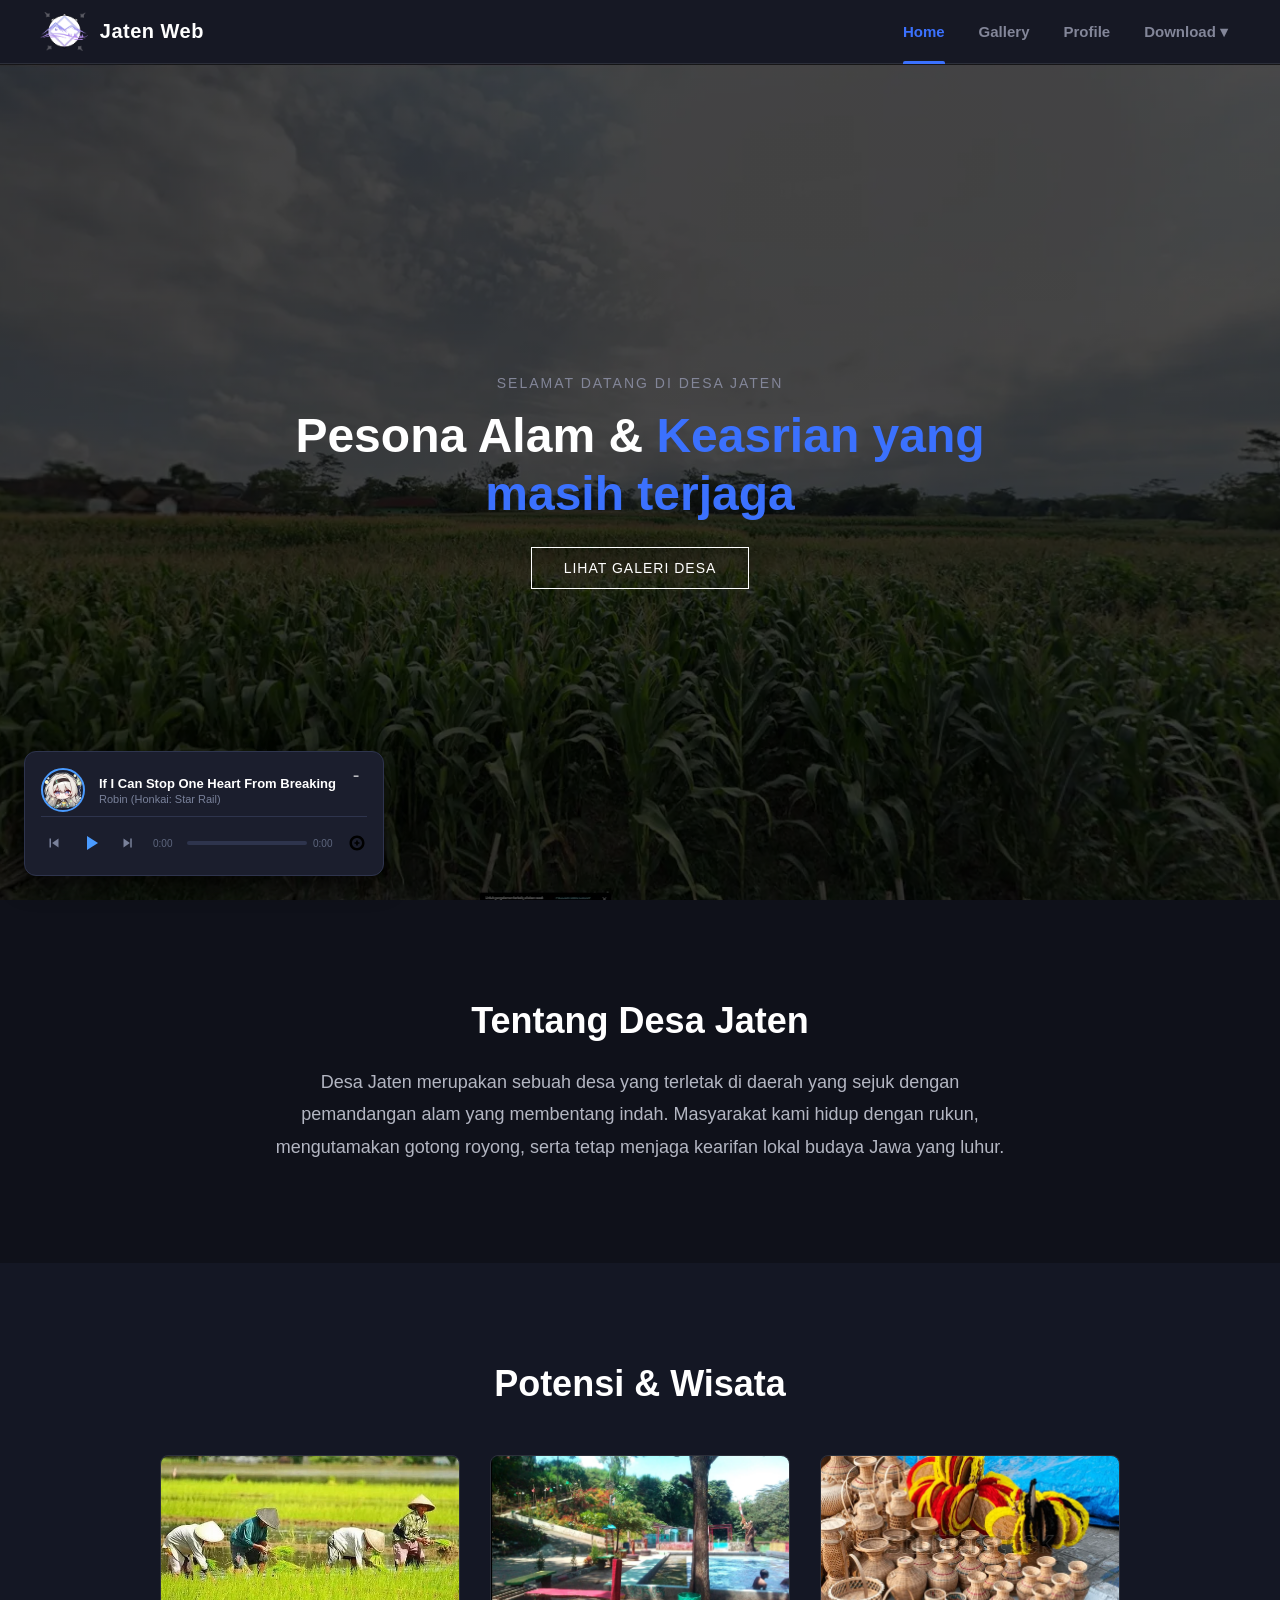
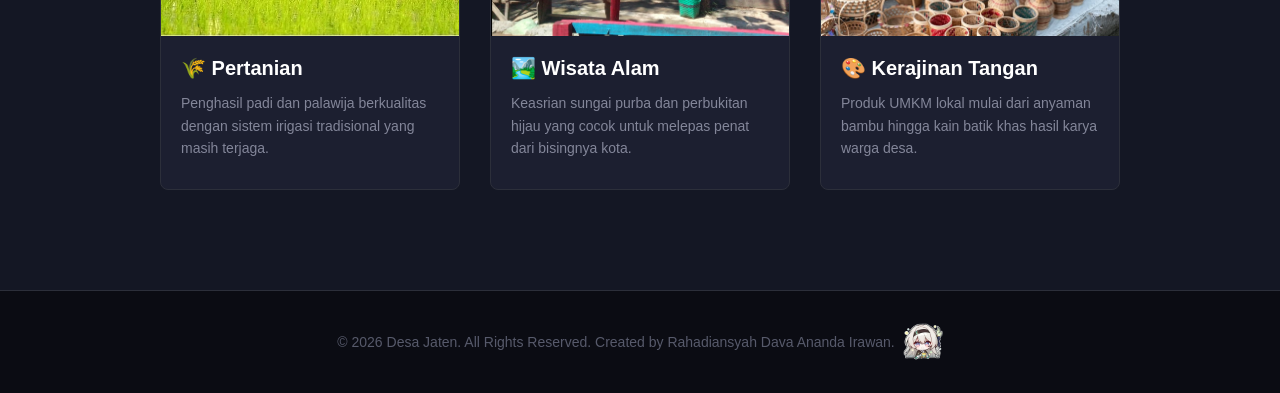
==== commit 537afd13: "Update index.html" ====
--- a/index.html
+++ b/index.html
@@ -22,7 +22,7 @@
             <div class="dropdown">
                 <button class="txt-btn dropdown-trigger">Download ▾</button>
                 <div class="dropdown-content">
-                    <a href="assets/surat/poster.pdf" download>🖼️ Download Poster Promosi</a>
+                    <a href="assets/surat/Poster.png" download>🖼️ Download Poster Promosi</a>
                     <a href="assets/surat/surat.pdf" download>📄 Download Surat</a>
                 </div>
             </div>
@@ -110,6 +110,7 @@
     <div class="hoyo-player" id="hoyoPlayer">
         <audio id="main-audio" src="assets/music/song1.mp3"></audio>
 
+        <button class="btn-minimize" id="btnMinimize" title="Minimize Player">-</button>
         <div class="player-container">
             <div class="track-info">
                 <div class="track-disc" id="trackDisc">
@@ -174,4 +175,4 @@
         });
     </script>
 </body>
-</html>+</html>
--- a/css/style.css
+++ b/css/style.css
@@ -936,4 +936,88 @@
 .track-lyrics-container::-webkit-scrollbar-track {
     background: transparent;
     border: none;
-}+}
+
+/* Styling Tombol Minimize */
+.btn-minimize {
+    position: absolute;
+    top: 8px;
+    right: 12px;
+    background: transparent;
+    border: none;
+    color: #fff;
+    font-size: 20px;
+    cursor: pointer;
+    z-index: 10;
+    width: 30px;
+    height: 30px;
+    display: flex;
+    align-items: center;
+    justify-content: center;
+    transition: all 0.3s ease;
+    opacity: 0.7;
+}
+
+.btn-minimize:hover {
+    opacity: 1;
+}
+
+/* 📱 LOGIKA KETIKA PLAYER MENGECEKIL (MINIMIZED) */
+.hoyo-player.minimized {
+    width: 70px;               /* Sisa ukuran bulat cakram aja */
+    height: 70px;
+    border-radius: 50%;        /* Bikin melingkar di pojok */
+    padding: 0;
+    overflow: hidden;
+    bottom: 20px;
+    right: 20px;               /* Posisikan manis di pojok kanan bawah */
+    left: auto;                /* Biar ga ngelebar penuh */
+    box-shadow: 0 4px 15px rgba(0,0,0,0.4);
+}
+
+/* Sembunyikan elemen lain di dalam player saat posisi mengecil */
+.hoyo-player.minimized .player-container,
+.hoyo-player.minimized .track-lyrics-container {
+    display: none !important;
+}
+
+/* Biar piringan hitamnya tetap kelihatan kecil & berputar di pojok saat minimize */
+.hoyo-player.minimized .track-info {
+    display: flex !important;
+    position: absolute;
+    top: 0;
+    left: 0;
+    width: 100%;
+    height: 100%;
+    justify-content: center;
+    align-items: center;
+}
+
+.hoyo-player.minimized .track-disc {
+    width: 60px !important;
+    height: 60px !important;
+    margin: 0 !important;
+    cursor: pointer;          /* Biar user tau kalau ini bisa diklik lagi */
+}
+
+.hoyo-player.minimized .track-details,
+.hoyo-player.minimized .player-controls-wrapper {
+    display: none !important;
+}
+
+/* Ubah tombol minimize jadi tanda (+) saat mengecil */
+.hoyo-player.minimized .btn-minimize {
+    top: 50%;
+    left: 50%;
+    transform: translate(-50%, -50%);
+    font-size: 24px;
+    background: rgba(0, 0, 0, 0.5); /* Kasih background gelap transparan biar kelihatan */
+    border-radius: 50%;
+    width: 100%;
+    height: 100%;
+    opacity: 0;                    /* Sembunyikan dulu, muncul pas di-hover/tap */
+}
+
+.hoyo-player.minimized:hover .btn-minimize {
+    opacity: 1;
+}
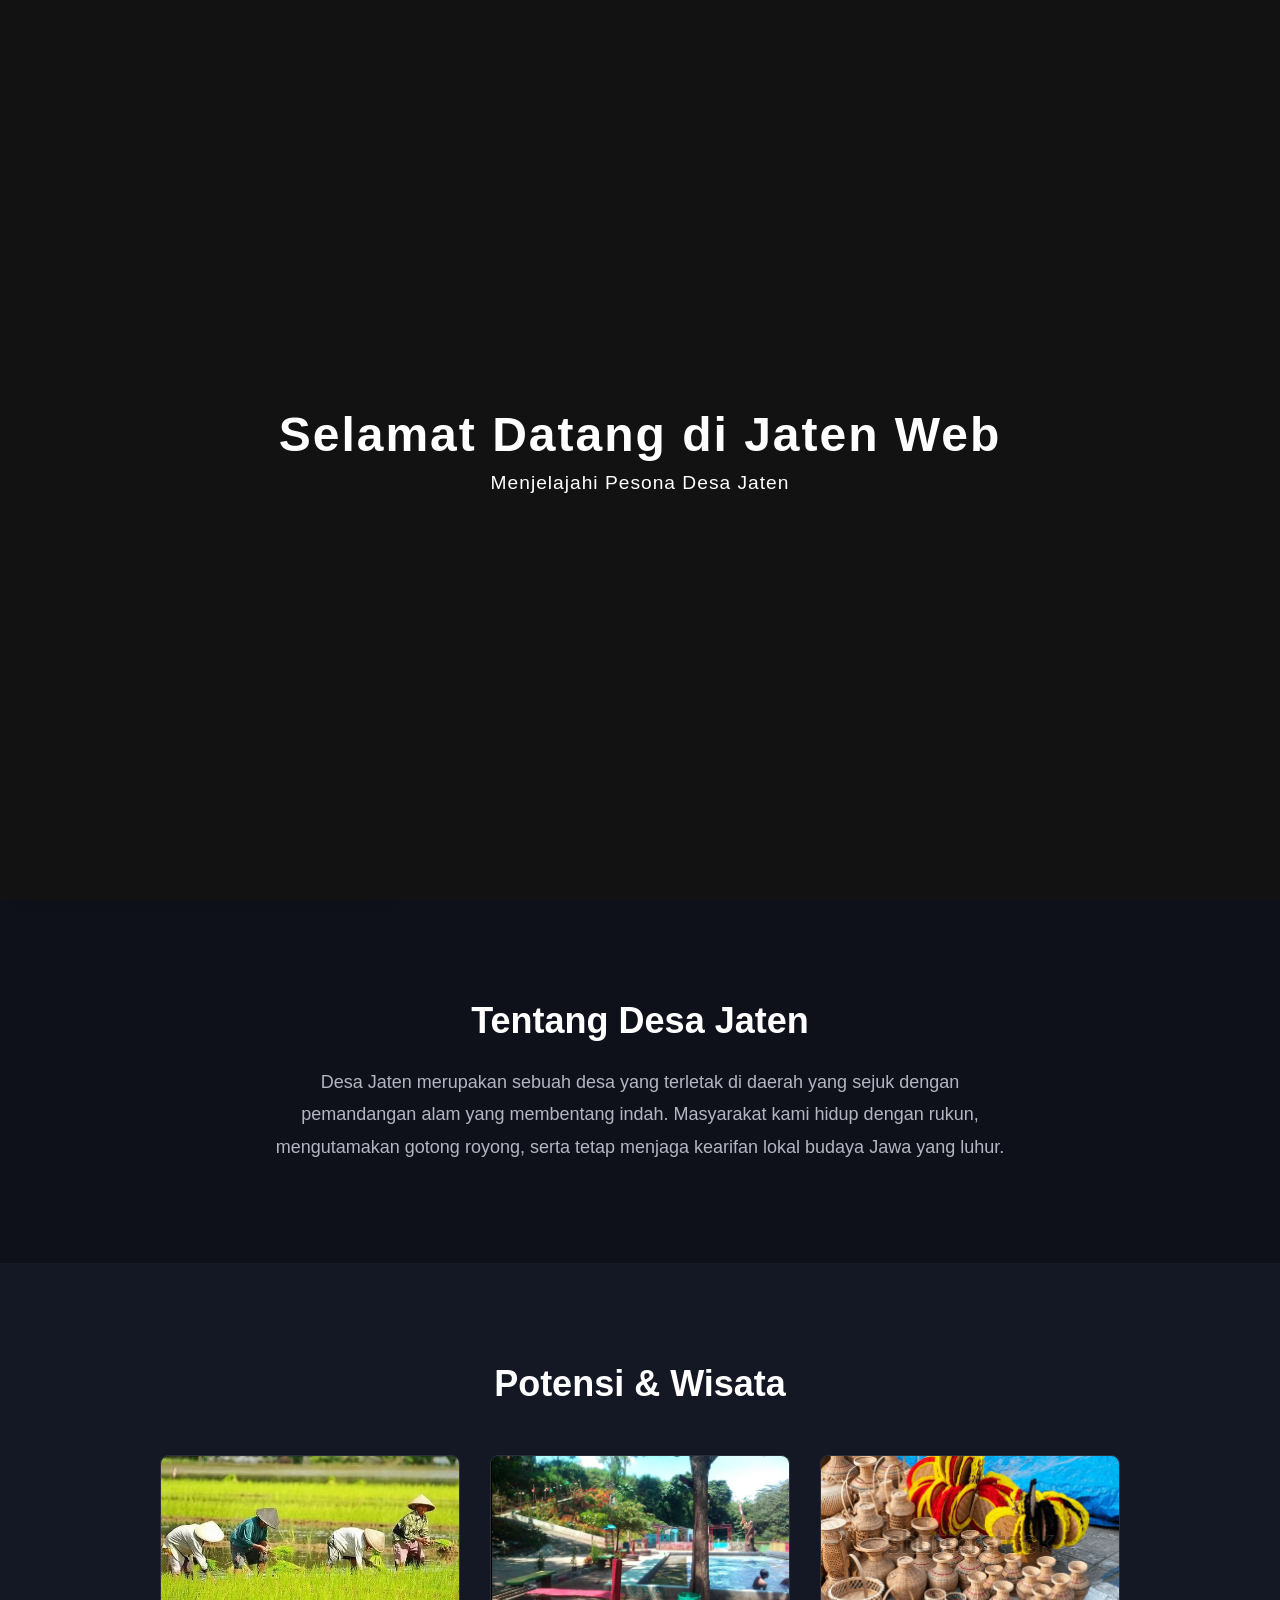
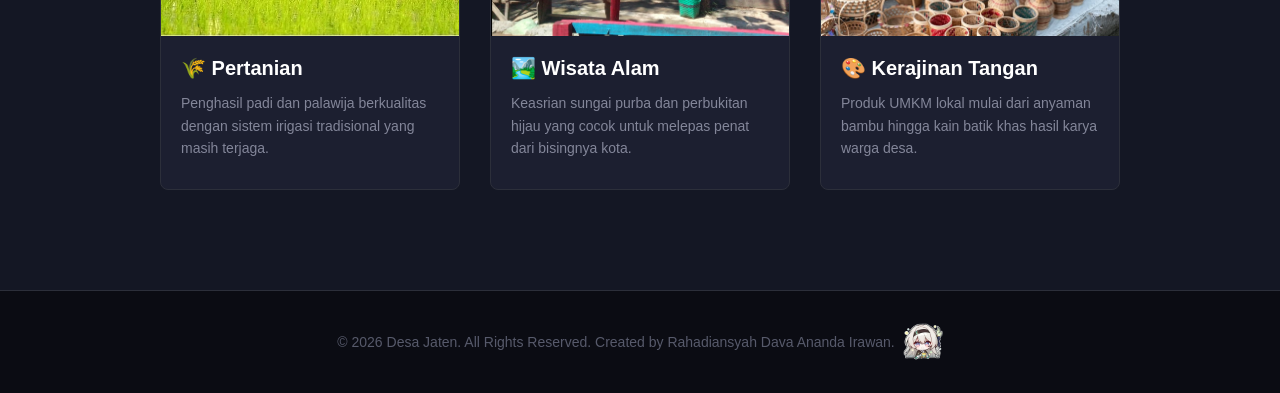
==== commit a44b7928: "Update" ====
--- a/index.html
+++ b/index.html
@@ -8,6 +8,12 @@
     <link rel="icon" type="image/png" href="assets/img/icon.png">
 </head>
 <body>
+    <div class="welcome-screen" id="welcomeScreen">
+        <div class="welcome-content">
+            <h1 class="welcome-text">Selamat Datang di Jaten Web</h1>
+            <p class="welcome-subtext">Menjelajahi Pesona Desa Jaten</p>
+        </div>
+    </div>
     <nav class="navbar">
         <div class="nav-left">
             <a href="index.html" class="logo">
--- a/css/style.css
+++ b/css/style.css
@@ -1021,3 +1021,60 @@
 .hoyo-player.minimized:hover .btn-minimize {
     opacity: 1;
 }
+
+/* 遮罩层 (Overlay Layout) */
+.welcome-screen {
+    position: fixed;
+    top: 0;
+    left: 0;
+    width: 100%;
+    height: 100vh;
+    background-color: #121212; /* Sesuaikan dengan tema gelap web kamu */
+    display: flex;
+    justify-content: center;
+    align-items: center;
+    z-index: 9999; /* Biar paling depan menutupi navbar & player */
+    transition: opacity 0.8s ease, transform 0.8s ease;
+    opacity: 1;
+}
+
+/* Konten Teks */
+.welcome-content {
+    text-align: center;
+    color: #ffffff;
+    font-family: sans-serif; /* Otomatis ngikutin font web kamu */
+}
+
+.welcome-text {
+    font-size: 3rem;
+    font-weight: 700;
+    letter-spacing: 2px;
+    margin-bottom: 10px;
+    /* Efek animasi muncul pelan pas awal masuk */
+    animation: fadeInText 1s ease forwards; 
+}
+
+.welcome-subtext {
+    font-size: 1.2rem;
+    opacity: 0.8;
+    letter-spacing: 1px;
+    animation: fadeInText 1.2s ease forwards;
+}
+
+/* Kelas khusus yang akan dipicu oleh JS untuk efek Fade Out */
+.welcome-screen.fade-out {
+    opacity: 0;
+    pointer-events: none; /* Biar ga ngeblok klik user setelah hilang */
+    transform: scale(1.05); /* Sedikit efek zoom out biar sinematik */
+}
+
+@keyframes fadeInText {
+    from {
+        opacity: 0;
+        transform: translateY(20px);
+    }
+    to {
+        opacity: 1;
+        transform: translateY(0);
+    }
+}
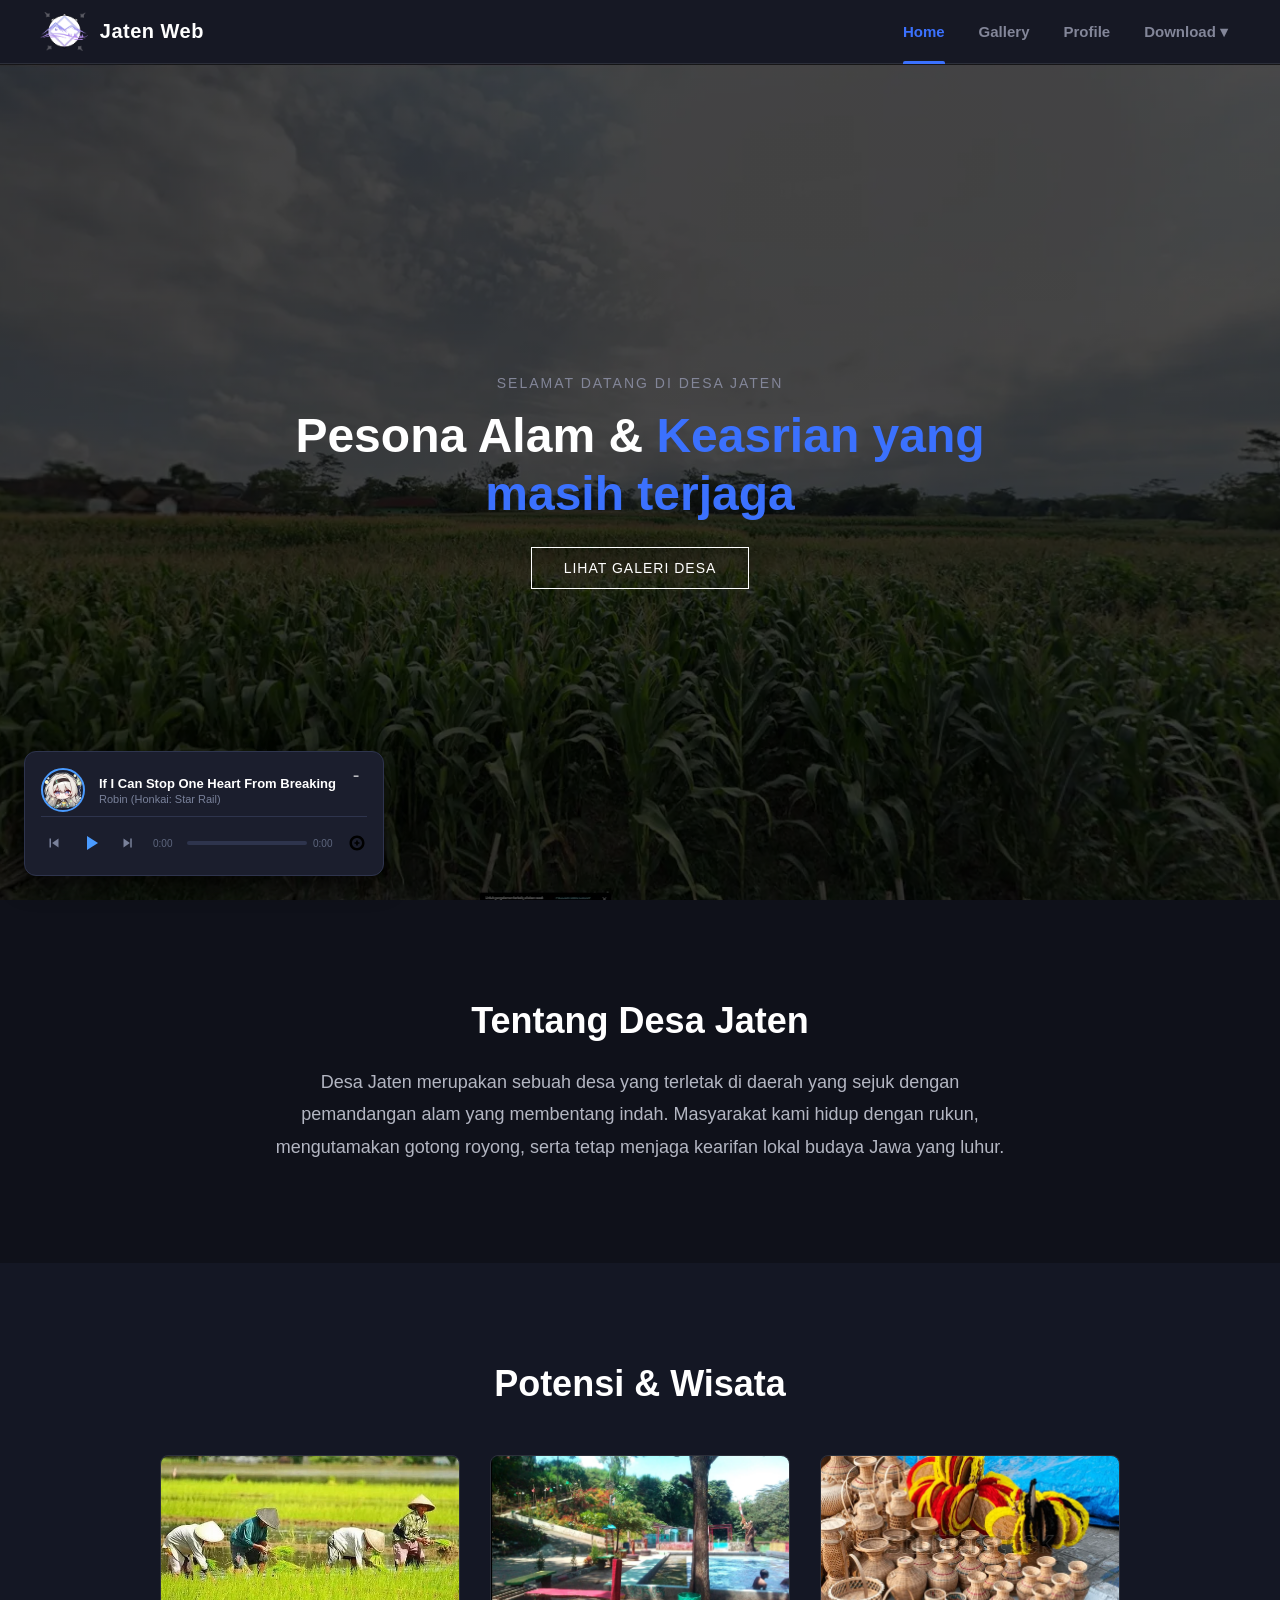
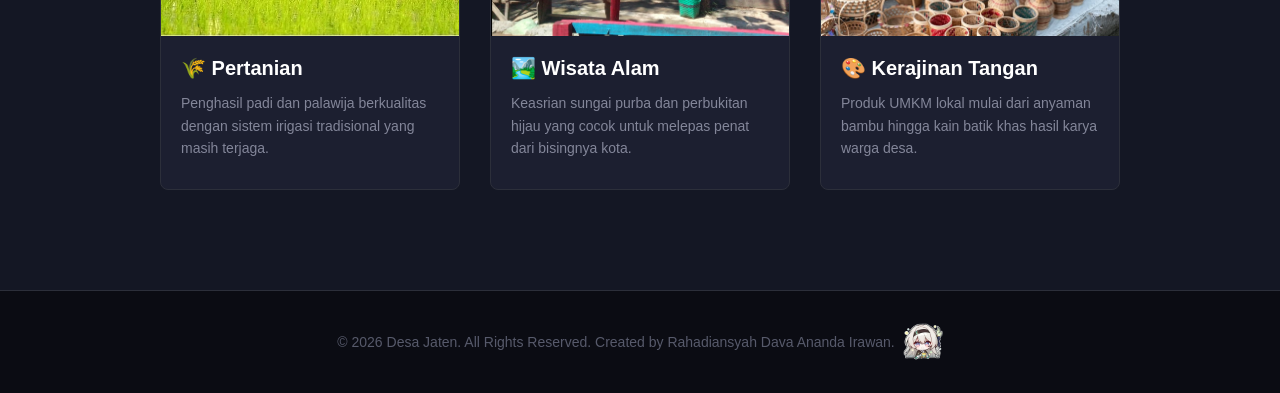
==== commit fc756cd5: "Update index.html" ====
--- a/index.html
+++ b/index.html
@@ -8,12 +8,6 @@
     <link rel="icon" type="image/png" href="assets/img/icon.png">
 </head>
 <body>
-    <div class="welcome-screen" id="welcomeScreen">
-        <div class="welcome-content">
-            <h1 class="welcome-text">Selamat Datang di Jaten Web</h1>
-            <p class="welcome-subtext">Menjelajahi Pesona Desa Jaten</p>
-        </div>
-    </div>
     <nav class="navbar">
         <div class="nav-left">
             <a href="index.html" class="logo">
